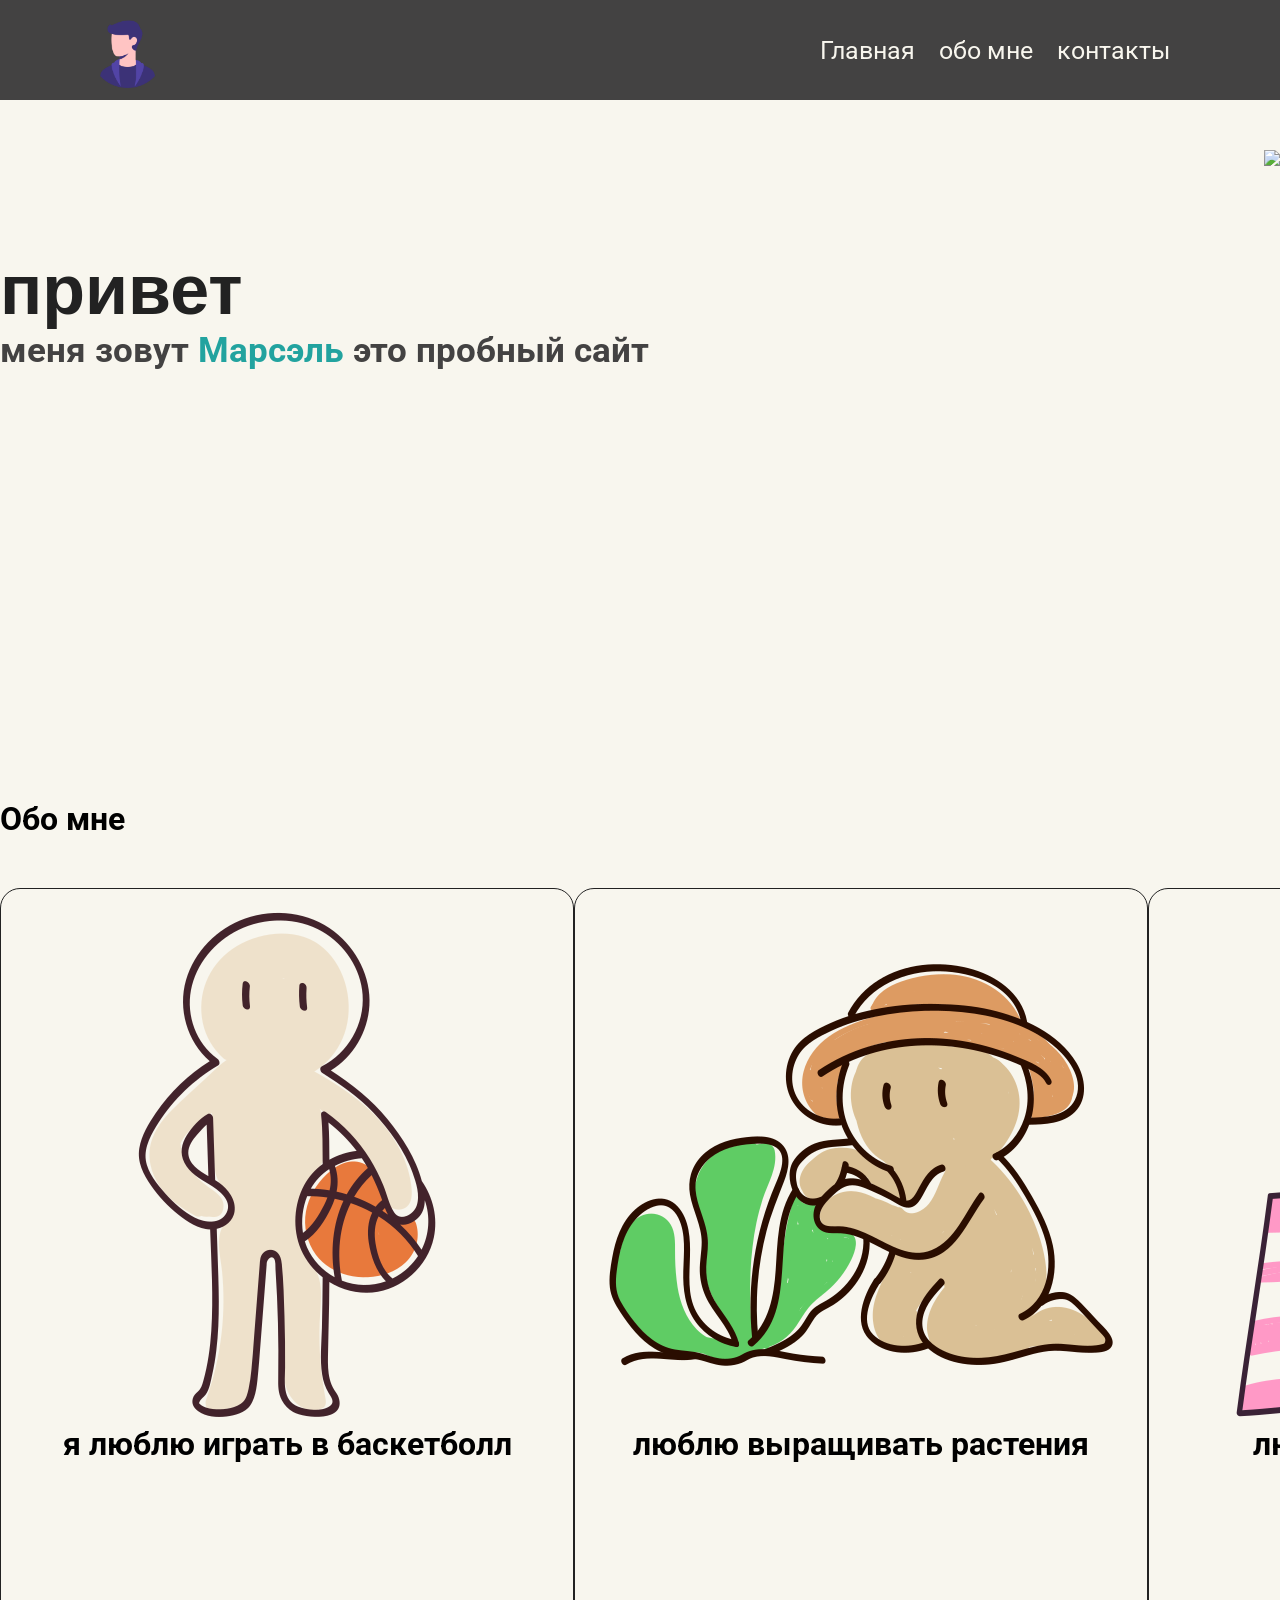
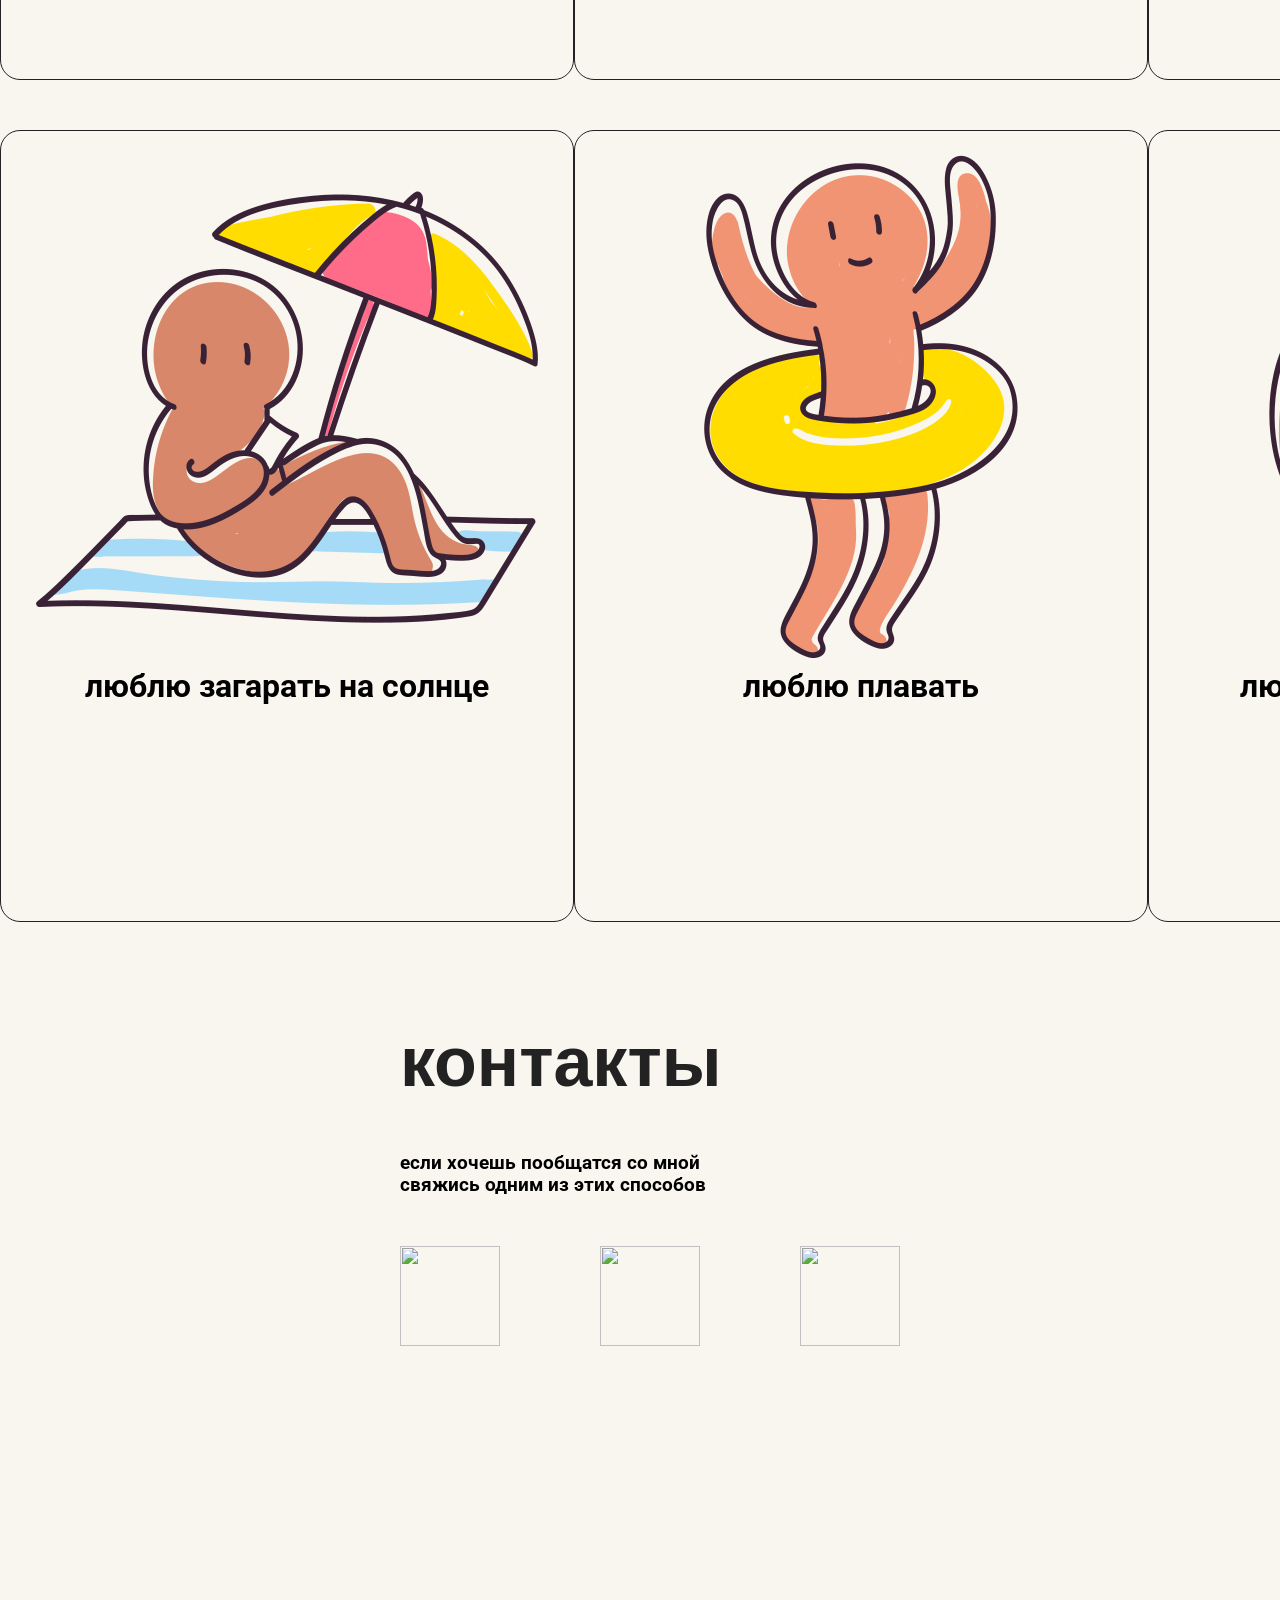
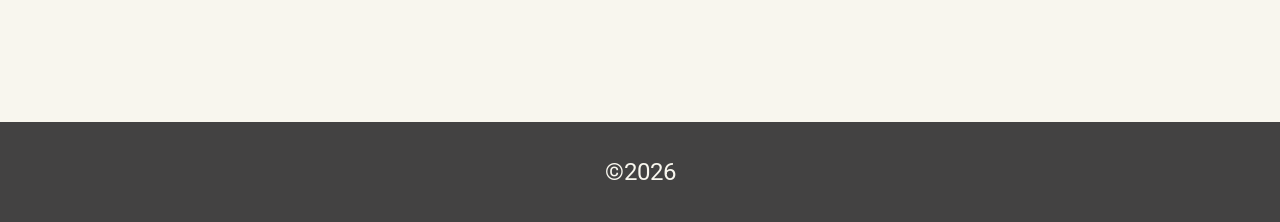
==== index.html @ fc5aa817 "Rename aboutme.html to index.html" ====
<!DOCTYPE html>
<html lang="en">
<head>
    <meta charset="UTF-8">
    <link rel="stylesheet" href="/static/stile4.css">
</head>
<body>
    <div class="header">
        <div class="container header-container">
            <img class="logo" src="static/man.png" width="75">
            <div class="navigation">
                <a href="#" class="link">Главная</a>
                <a href="#about" class="link">обо мне</a>
                <a href="#contacs" class="link">контакты</a>
            </div>
        </div>
    </div>
    <div class="container-main" id="#">
        <div class="main-text">
            <h1 class="title">привет</h1>
            <h3 class="subtitile">меня зовут <b>Mарсэль</b> это пробный сайт</h3>
        </div>
        <img class="main-img" src="static/boy.png">
    </div>
    <div class="container-about" id="about">
        <h1>Обо мне</h1>
        <div class="cards">
            <div class="card">
                <img src="static/about1.png">
                <h1>я люблю играть в баскетболл</h1>
            </div>
            <div class="card">
                <img src="static/about2.png">
                <h1>люблю выращивать растения</h1>
            </div>
            <div class="card">
                <img src="static/about3.png">
                <h1>люблю есть мороженое</h1>
            </div>
        </div>
        <div class="cards">
            <div class="card">
                <img src="static/about4.png">
                <h1>люблю загарать на солнце</h1>
            </div>
            <div class="card">
                <img src="static/about5.png">
                <h1>люблю плавать</h1>
            </div>
            <div class="card">
                <img src="static/about6.png">
                <h1>люблю играть в волейбол</h1>
            </div>
        </div>
    </div>
    <div class="container-contacs" id="contacs">
        <h1 class="title">контакты</h1>
        <h3 class="subtitle">если хочешь <b>пообщатся</b> со мной<br>
        свяжись одним из этих способов</h3>
        <div class="links">
            <a>
                <img src="static/telegram.png">
            </a>
            <a>
                <img src="static/discord.png">
            </a>
            <a>
                <img src="static/whatsapp.png">
            </a>
        </div>
    </div>
    <div class="footer">
        &copy;2026
    </div>
</body>
</html>
---- static/stile4.css ----
@import url('https://fonts.googleapis.com/css2?family=Roboto:ital,wght@0,100..900;1,100..900&display=swap');
*{margin:0;
font-family:"Roboto",sans-serif;scroll-behavior:smooth;}
.header{background-color:#434242;}
.container{
margin:auto;
max-width:1100px;}
.header-container{
    height: 100px;
    display: flex;
    justify-content: space-between;
    align-items:center;
    }
.link{
color:#f8f6ee;
font-size:25px;
text-decoration:none;
margin-right:20px;
}
body{
background-color:#f8f6ee}
.container-main{
display:flex;
justify-content:space-between;}
.main-text{
margin-top:150px;
}
.main-img{
margin-top:50px;
height:650px;}
.title{
color:#222222;
font-size:70px;
font-family:"Russo One",sans-serif;}
.subtitile{
color:#434242;
font-size:35px;}
.subtitile b{
color:#22a39f;
}
.cards{
display:flex;
justify-content:space-evenly;
margin-top:50px;
}
.card{
border:1px solid #222222;
border-radius:20px;
padding:20px 30px;
width:600px;
height:750px;
text-align:center;
}
.card p{
font-size:24px;
margin-top:20px;
}
.card img{
transition-duration:0.2s;
}
.card img:hover{
transform: scale(1.1, 1.1);
}
.navigation a:hover{
color:#111199;
}
.container-contacs{
height:700px;
margin-left:400px;
}
.container-contacs h1{
margin-top:100px;
margin-bottom:50px;}
.links{
margin-top:50px;
width:500px;
display:flex;
justify-content:space-between;
}
.container-contacs img{
height:100px;
width:100px;
}
.footer{
background-color:#434242;
display:flex;
justify-content:center;
align-items:center;
color:#f8f6ee;
height:100px;
font-size:24px;
}
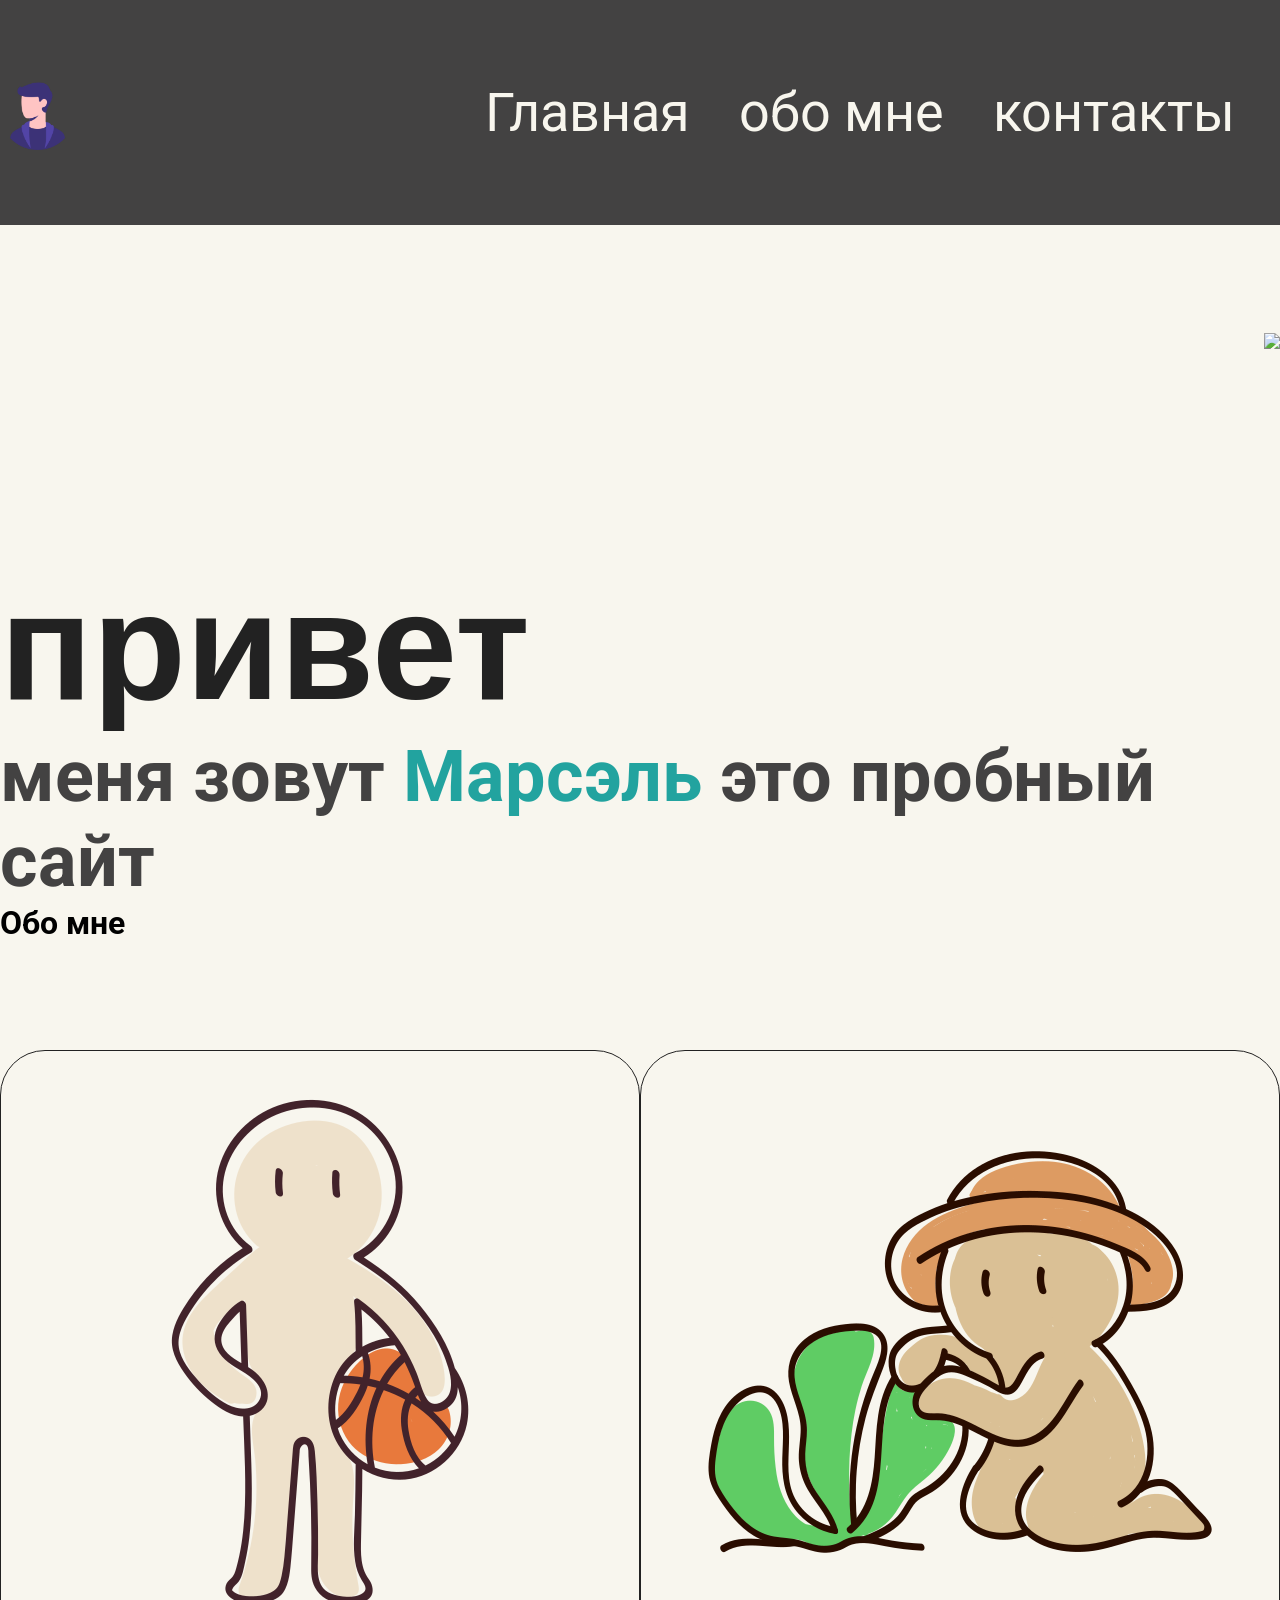
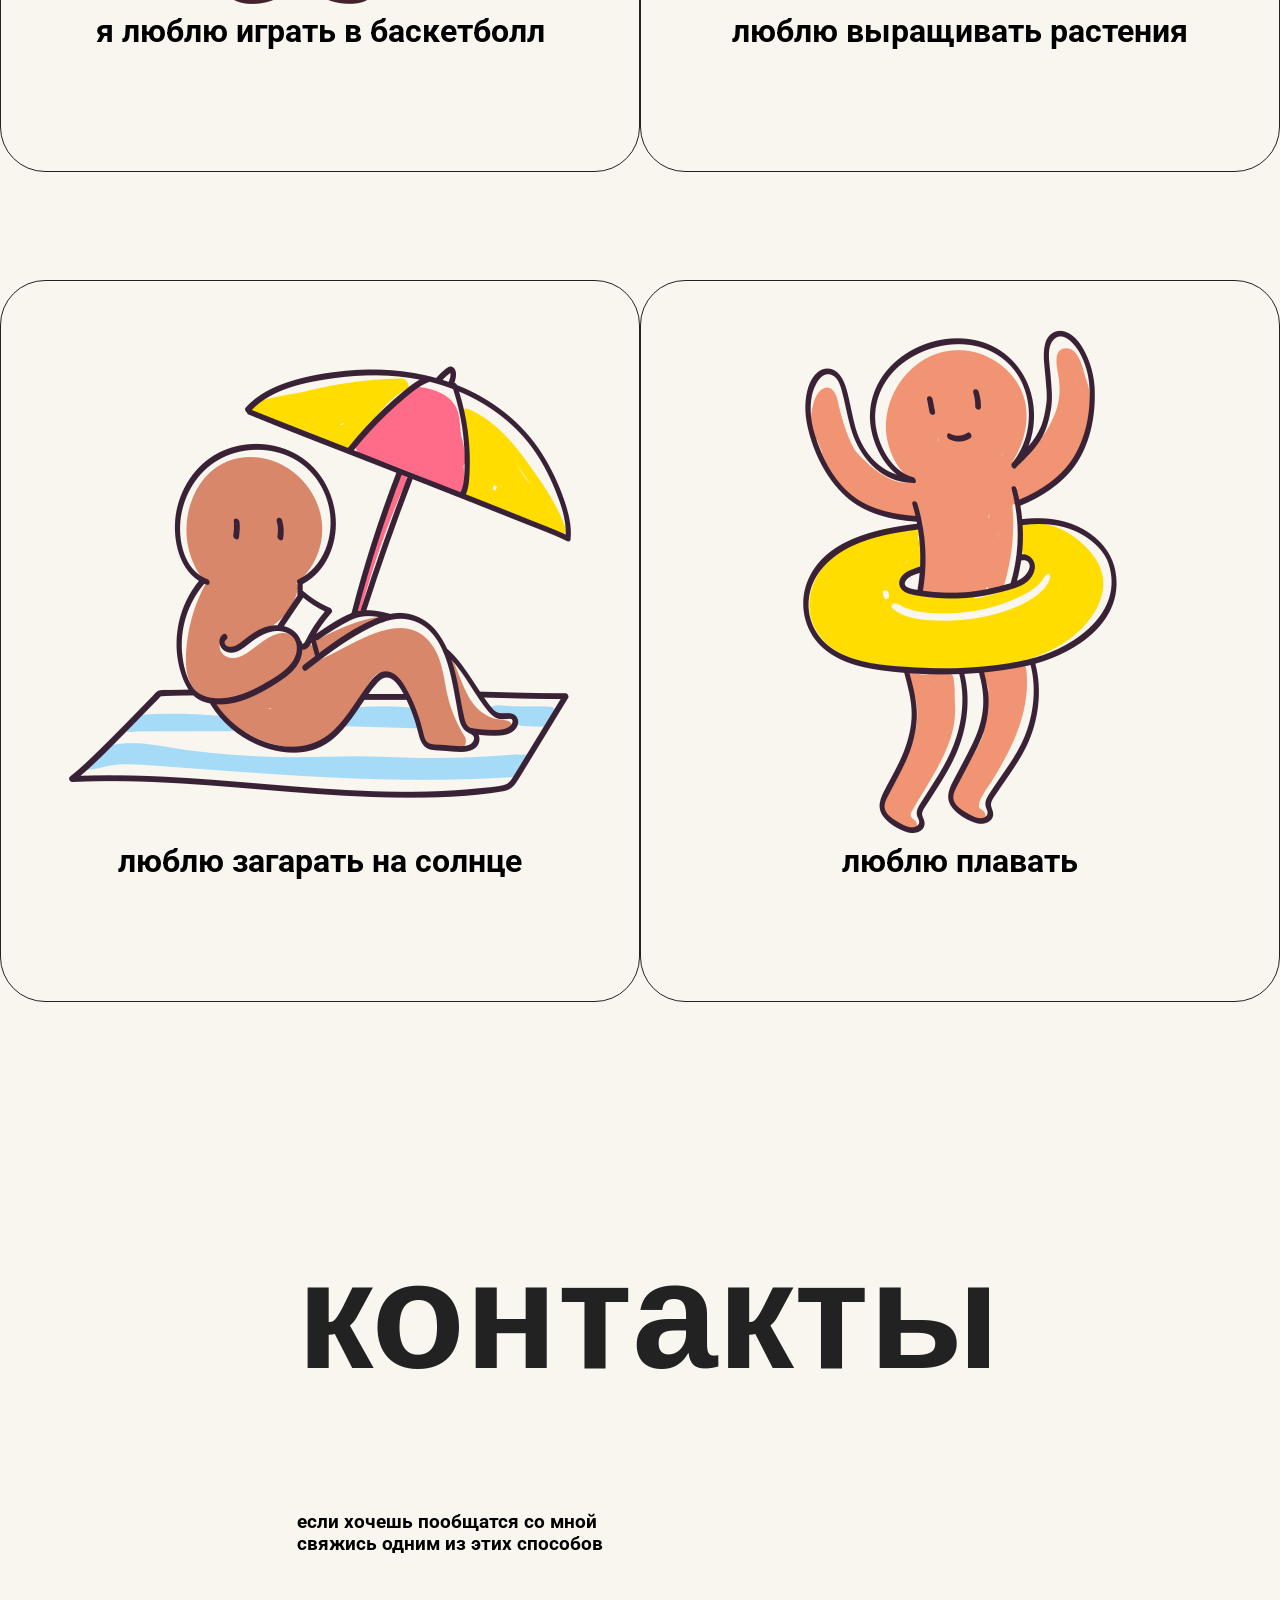
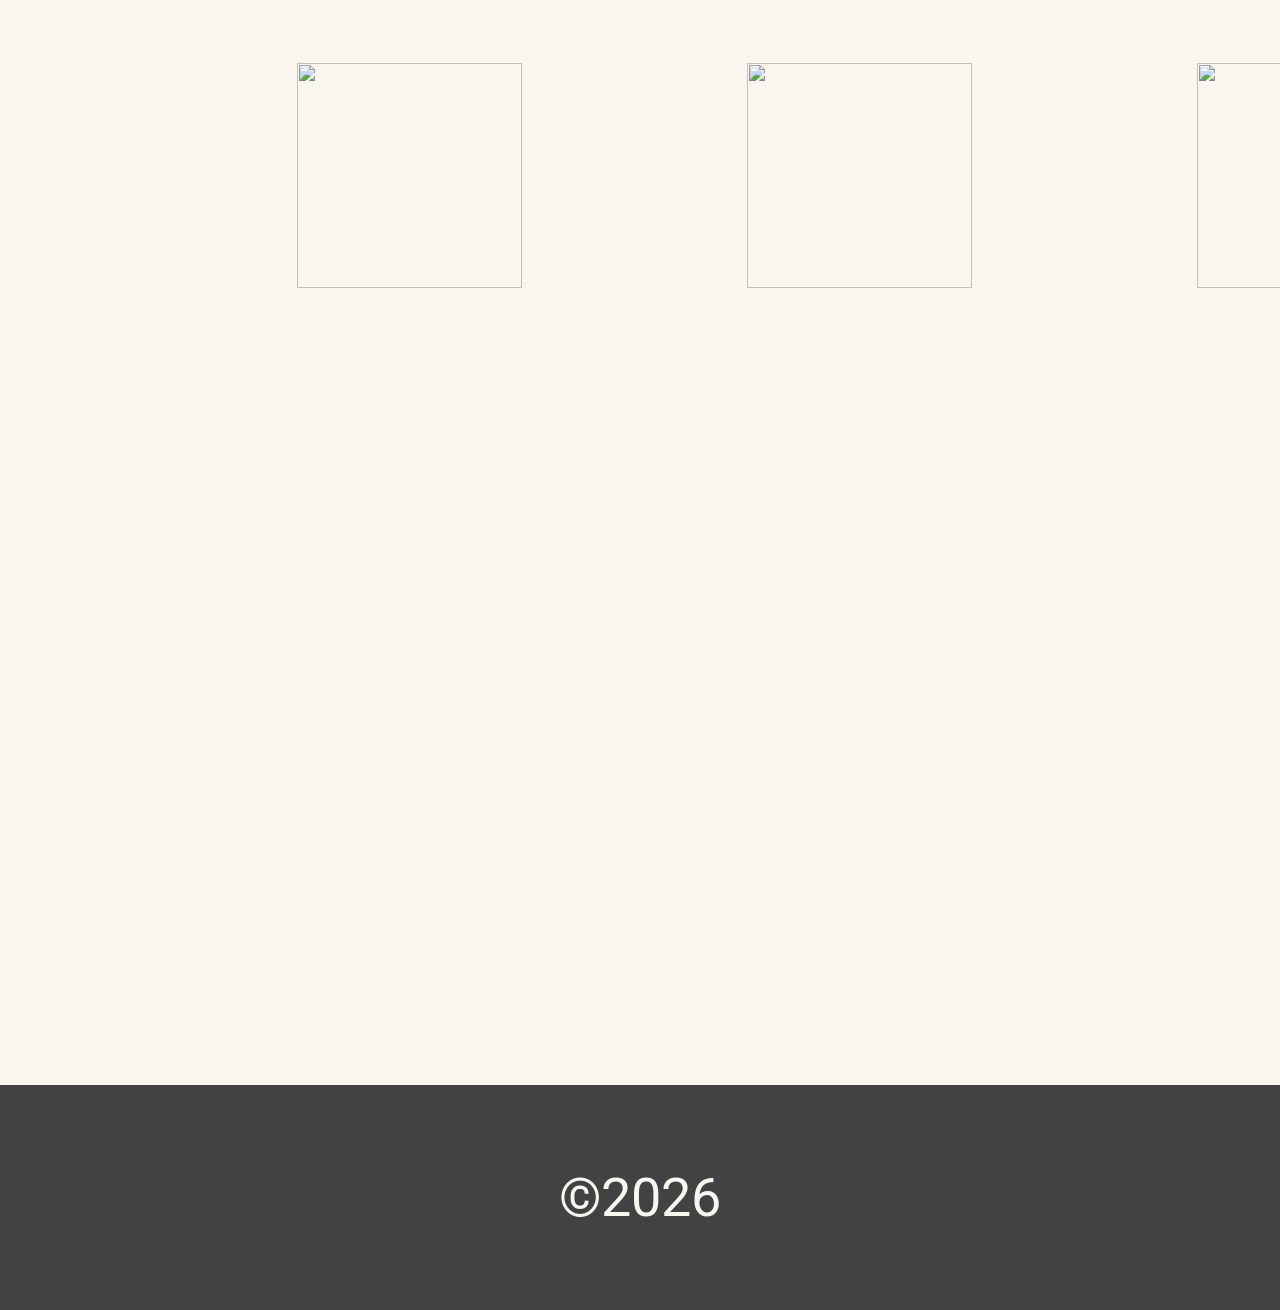
==== commit 1470d6a4: "Update index.html" ====
--- a/index.html
+++ b/index.html
@@ -2,7 +2,7 @@
 <html lang="en">
 <head>
     <meta charset="UTF-8">
-    <link rel="stylesheet" href="/static/stile4.css">
+    <link rel="stylesheet" href="stile4.css">
 </head>
 <body>
     <div class="header">
--- a/stile4.css
+++ b/stile4.css
@@ -0,0 +1,96 @@
+
+@import url('https://fonts.googleapis.com/css2?family=Roboto:ital,wght@0,100..900;1,100..900&display=swap');
+*{margin:0;
+font-family:"Roboto",sans-serif;scroll-behavior:smooth;}
+.header{background-color:#434242;}
+.container{
+margin:auto;
+max-width:275vh;}
+.header-container{
+    height: 25vh;
+    display: flex;
+    justify-content: space-between;
+    align-items:center;
+    }
+.link{
+color:#f8f6ee;
+font-size:6vh;
+text-decoration:none;
+margin-right:5vh;
+}
+body{
+background-color:#f8f6ee}
+.container-main{
+display:flex;
+justify-content:space-between;}
+.main-text{
+margin-top:37vh;
+}
+.main-img{
+margin-top:12vh;
+height:60vh;}
+.title{
+color:#222222;
+font-size:17vh;
+font-family:"Russo One",sans-serif;}
+.subtitile{
+color:#434242;
+font-size:8vh;}
+.subtitile b{
+color:#22a39f;
+}
+.cards{
+display:flex;
+justify-content:space-evenly;
+margin-top:12vh;
+}
+.card{
+border:1px solid #222222;
+border-radius:5vh;
+padding:5vh 7vh;
+width:150vh;
+height:70vh;
+text-align:center;
+}
+.card p{
+font-size:6vh;
+margin-top:5vh;
+}
+.card img{
+transition-duration:0.2s;
+}
+.card img:hover{
+transform: scale(1.1, 1.1);
+}
+.navigation a:hover{
+color:#111199;
+}
+.container-contacs{
+height:162vh;
+margin-left:33vh;
+}
+.container-contacs h1{
+margin-top:25vh;
+margin-bottom:12vh;}
+.links{
+margin-top:12vh;
+width:125vh;
+display:flex;
+justify-content:space-between;
+}
+.container-contacs img{
+height:25vh;
+width:25vh;
+}
+.footer{
+background-color:#434242;
+display:flex;
+justify-content:center;
+align-items:center;
+color:#f8f6ee;
+height:25vh;
+font-size:6vh;
+}
+
+
+
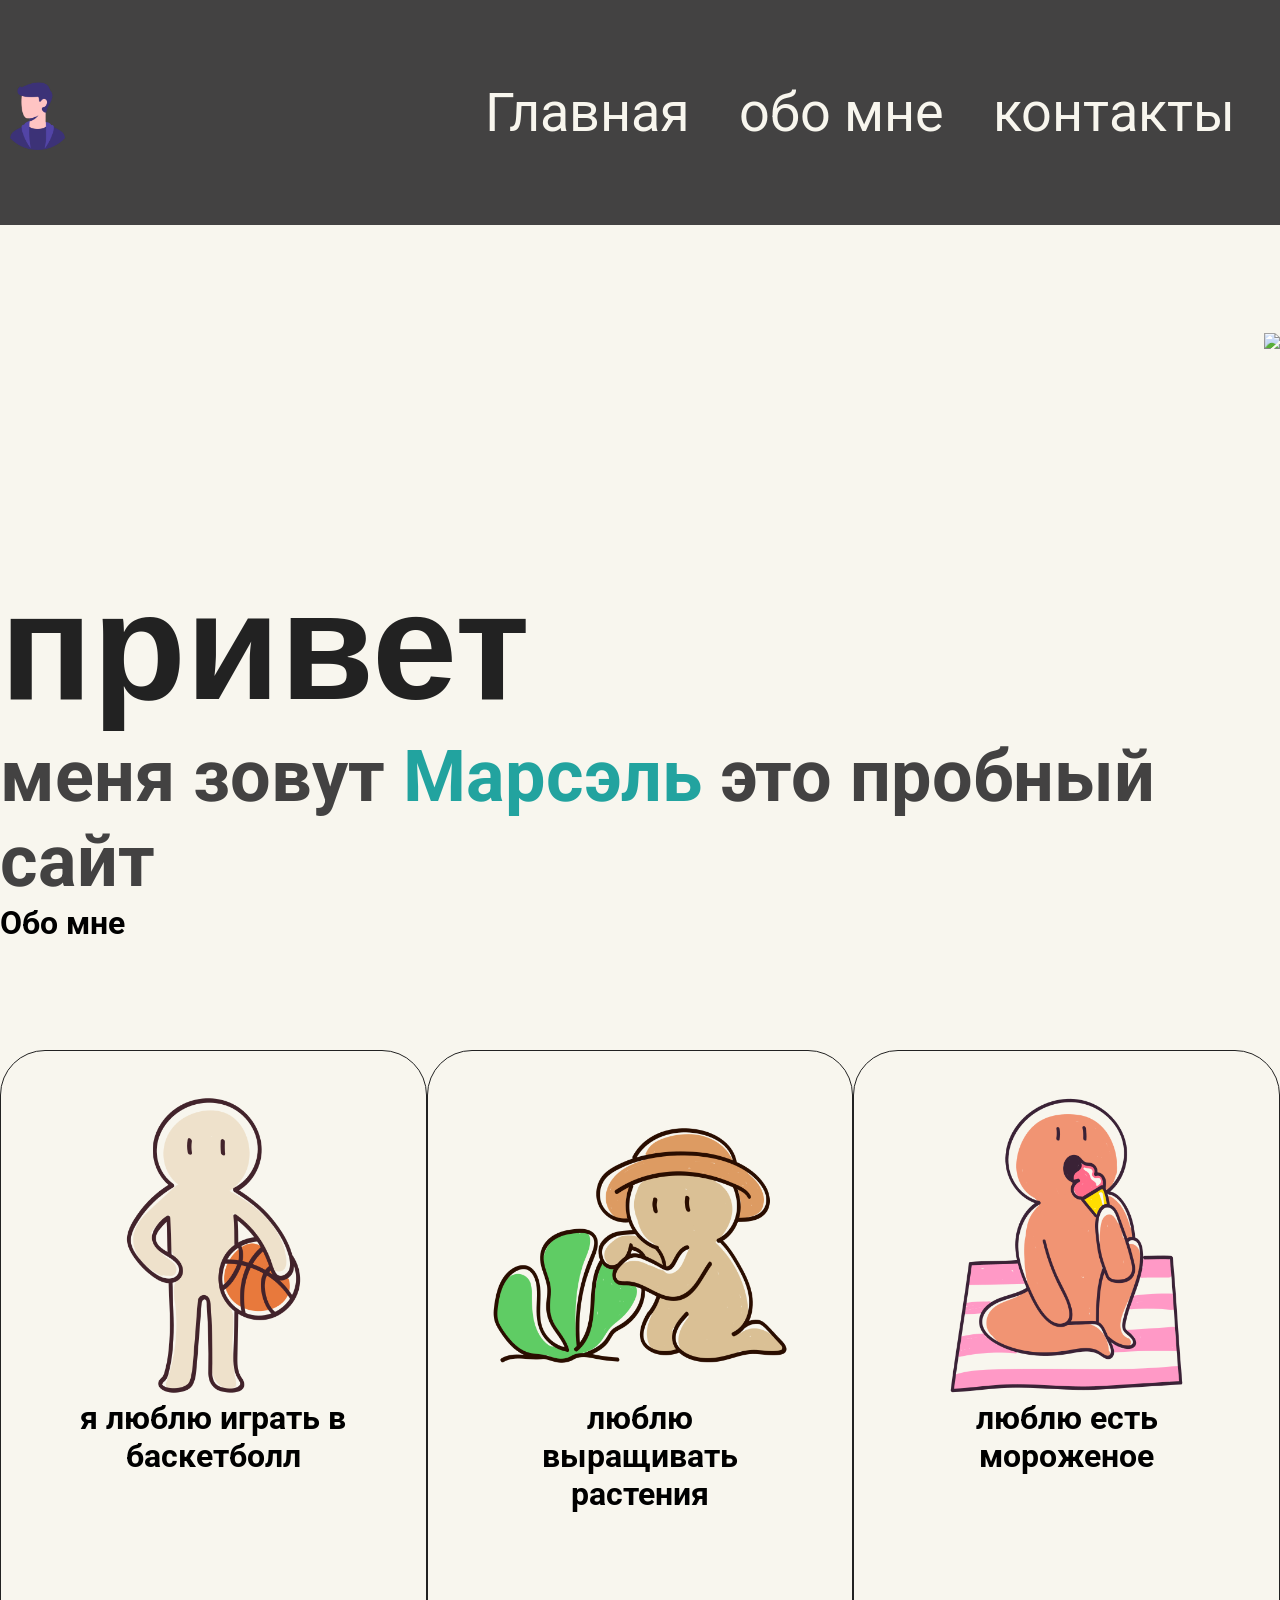
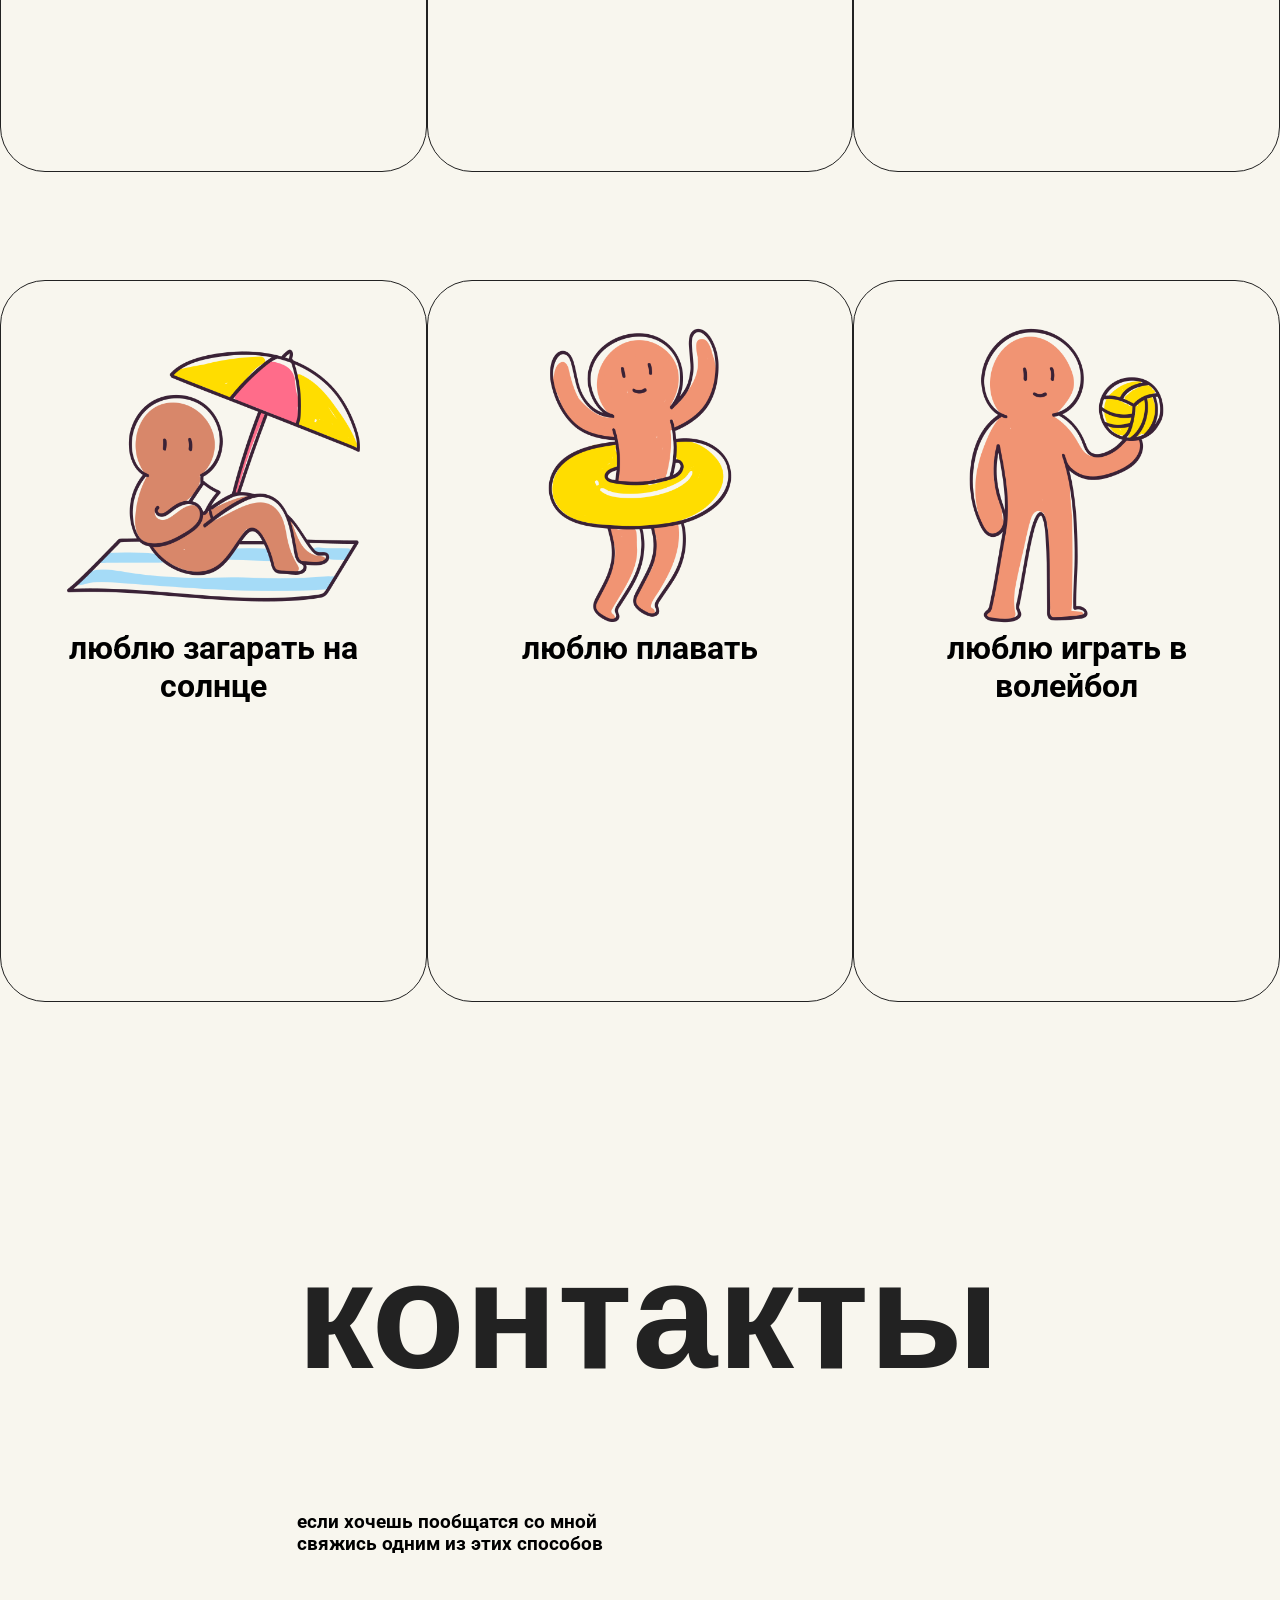
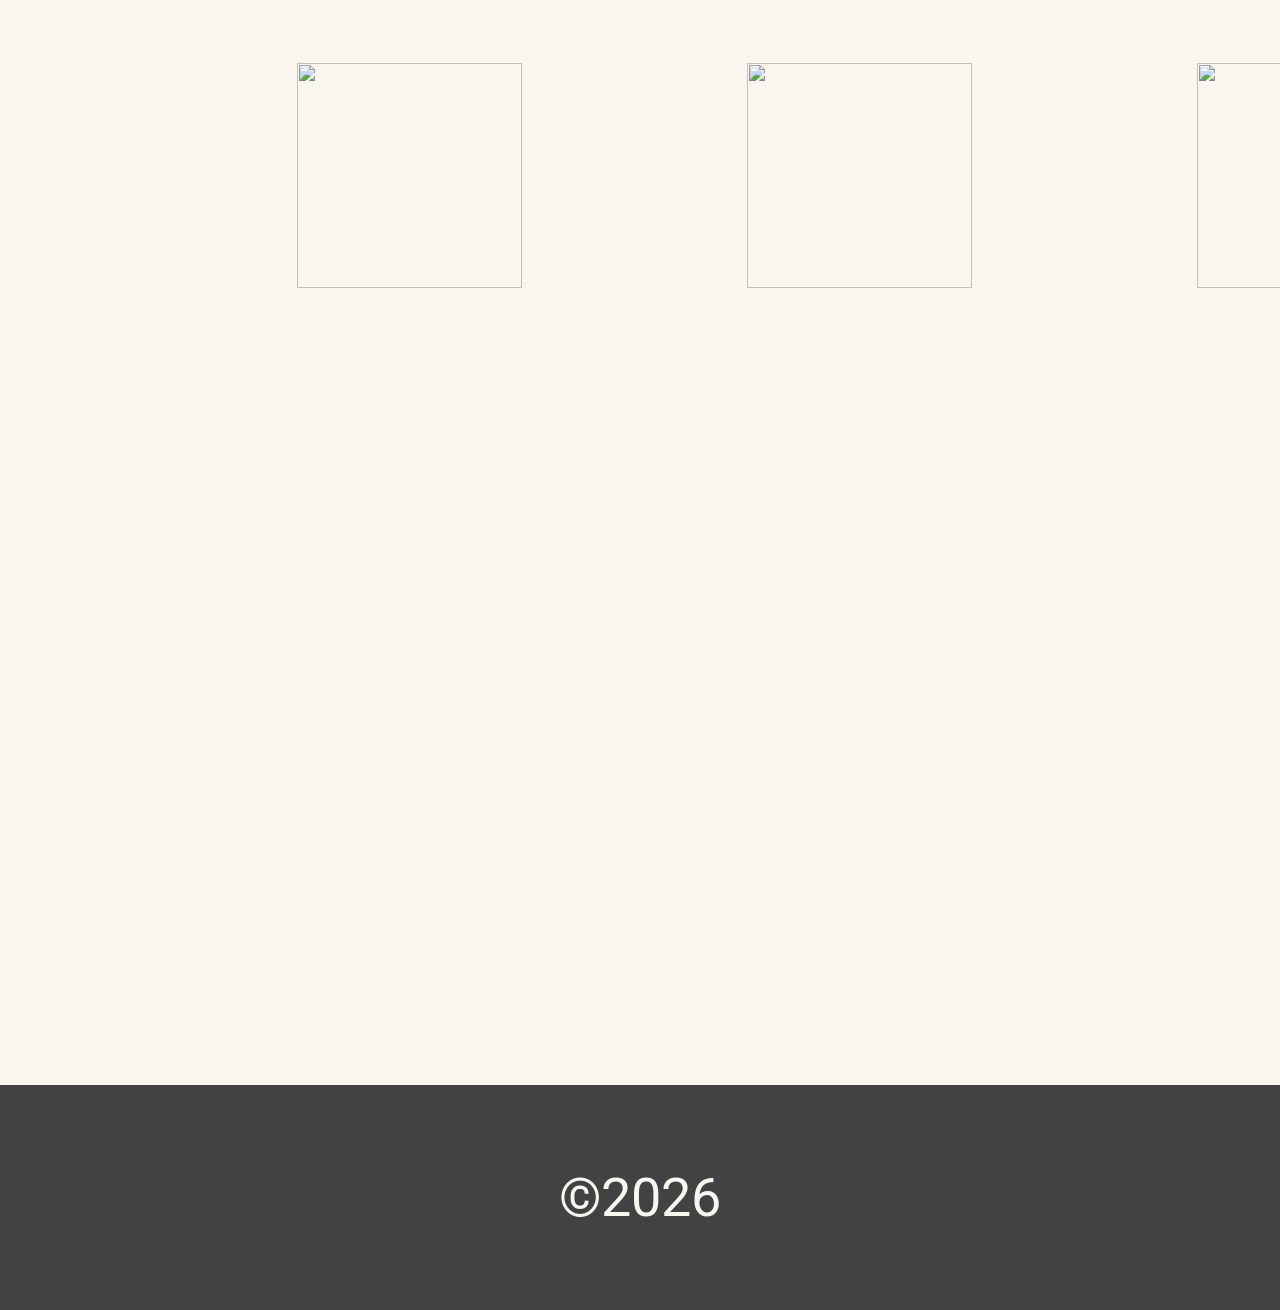
==== commit 6485ee71: "Update index.html" ====
--- a/stile4.css
+++ b/stile4.css
@@ -2,6 +2,7 @@
 @import url('https://fonts.googleapis.com/css2?family=Roboto:ital,wght@0,100..900;1,100..900&display=swap');
 *{margin:0;
 font-family:"Roboto",sans-serif;scroll-behavior:smooth;}
+img{max-width:100%}
 .header{background-color:#434242;}
 .container{
 margin:auto;
